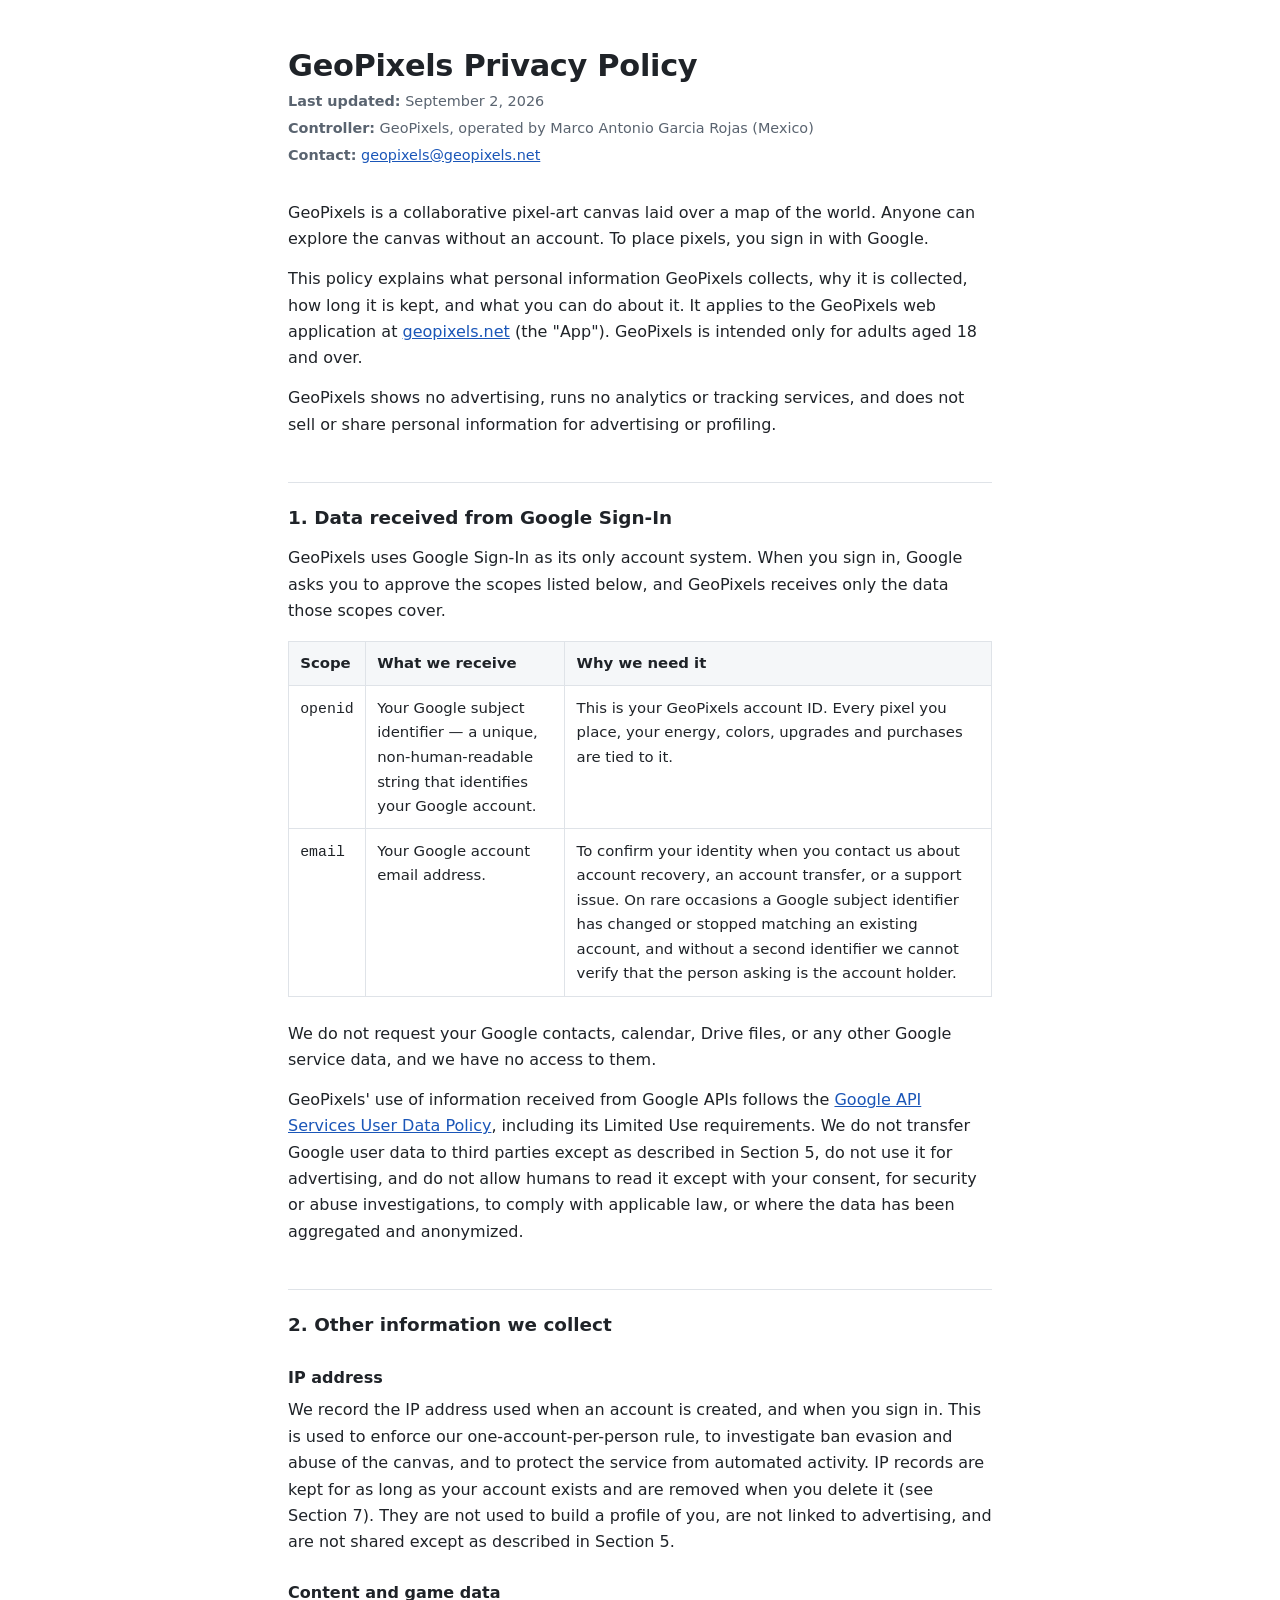
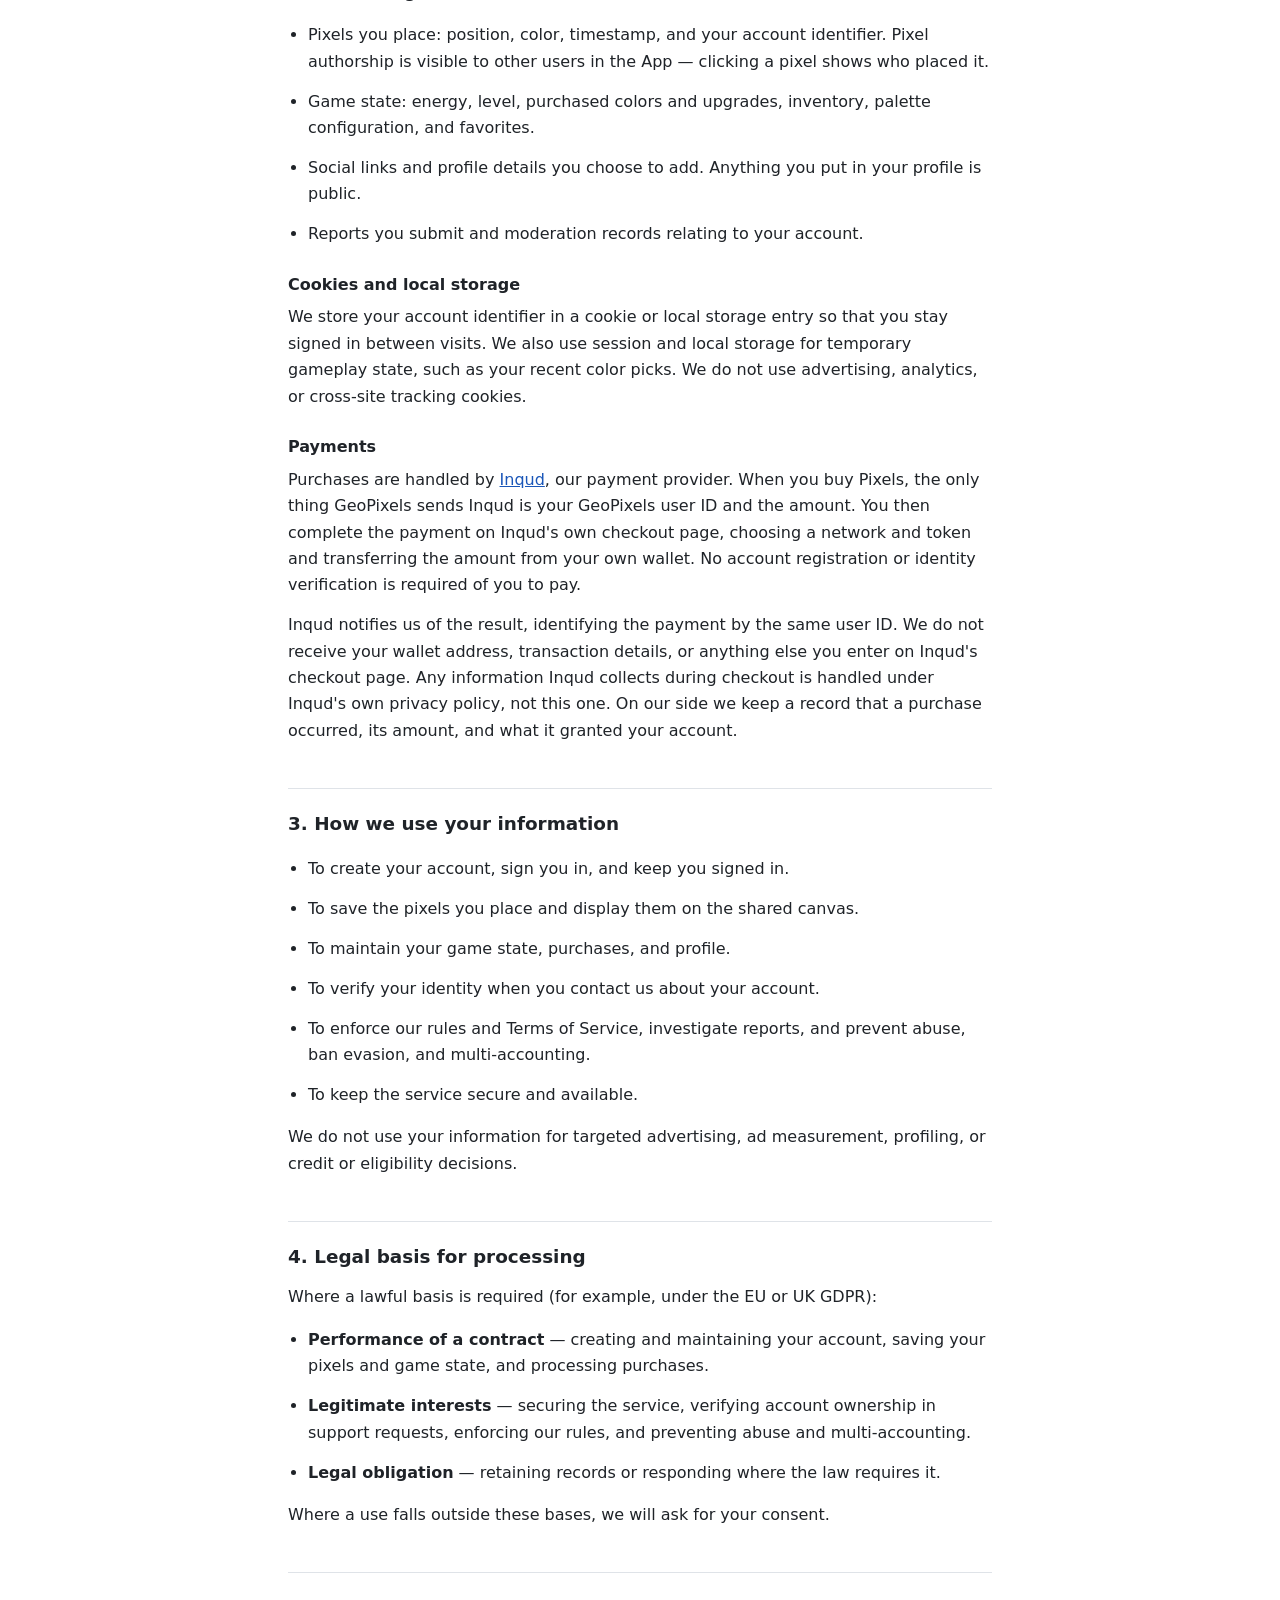
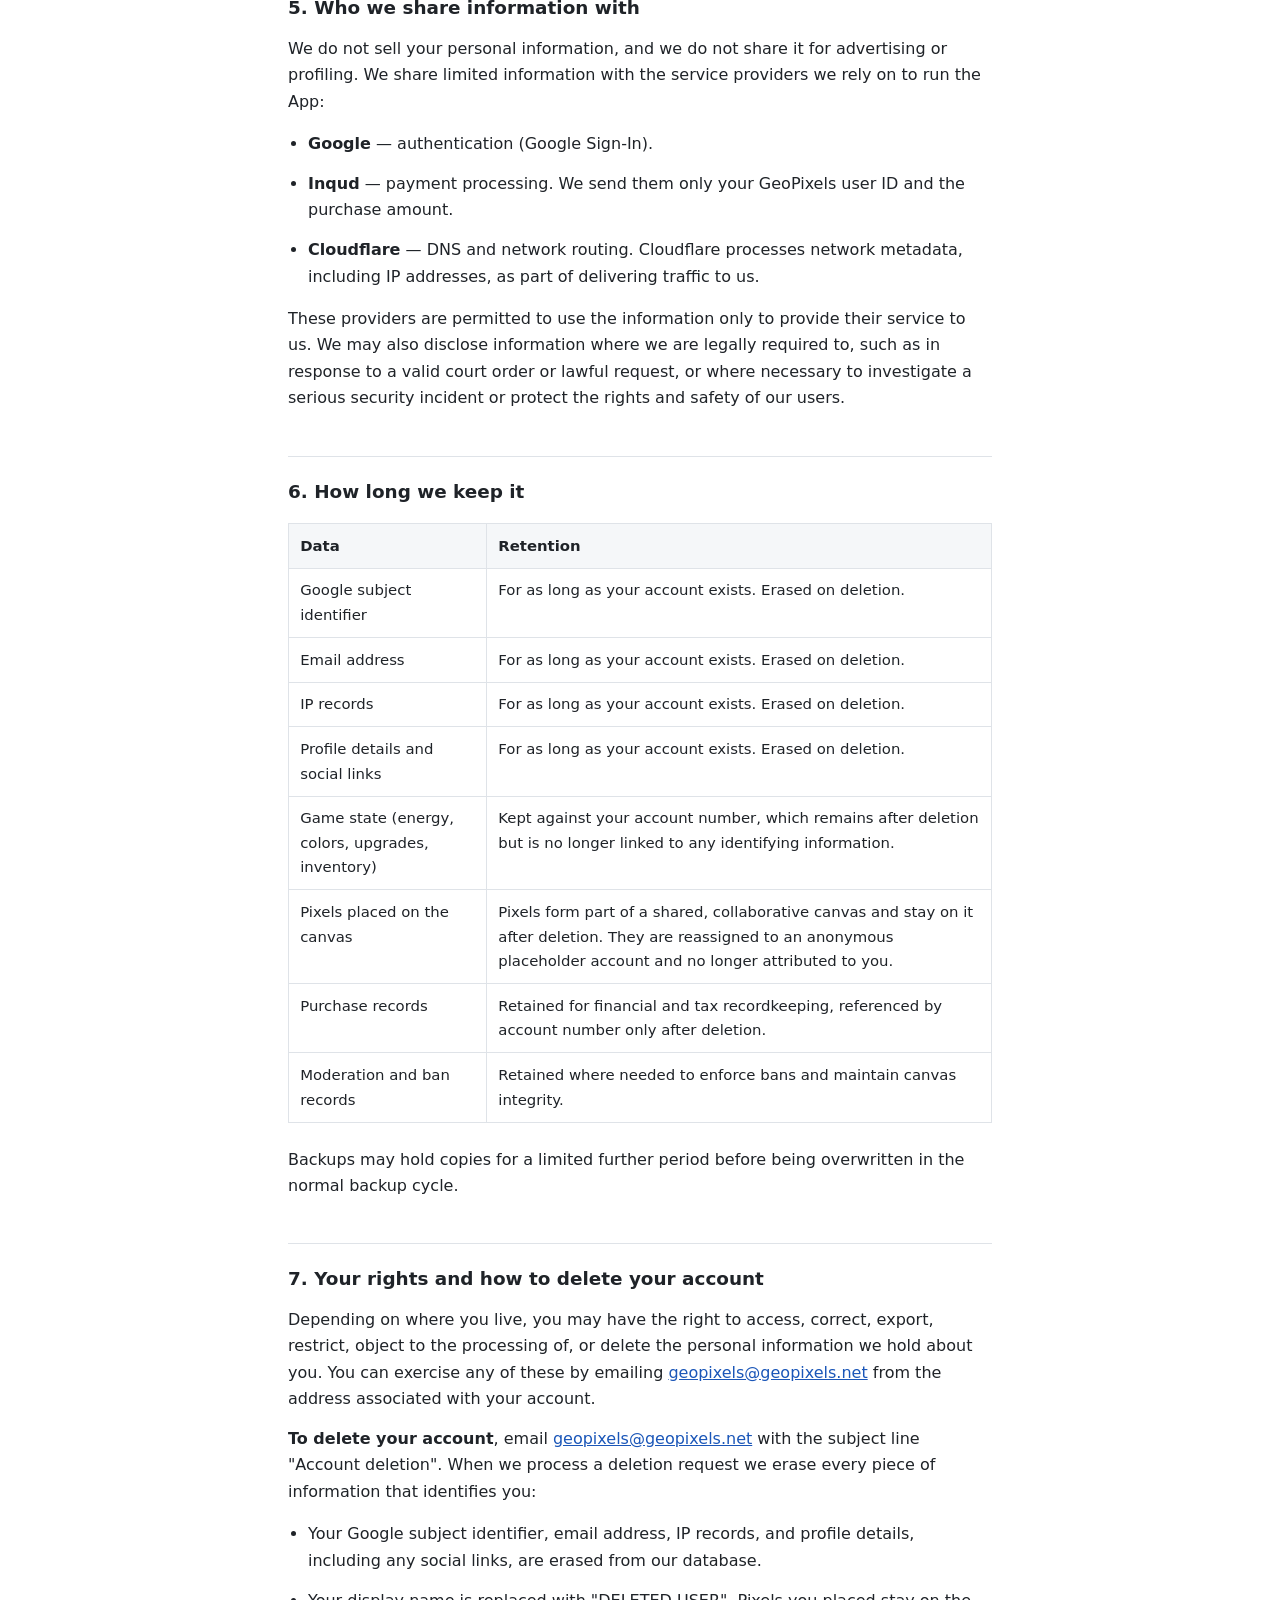
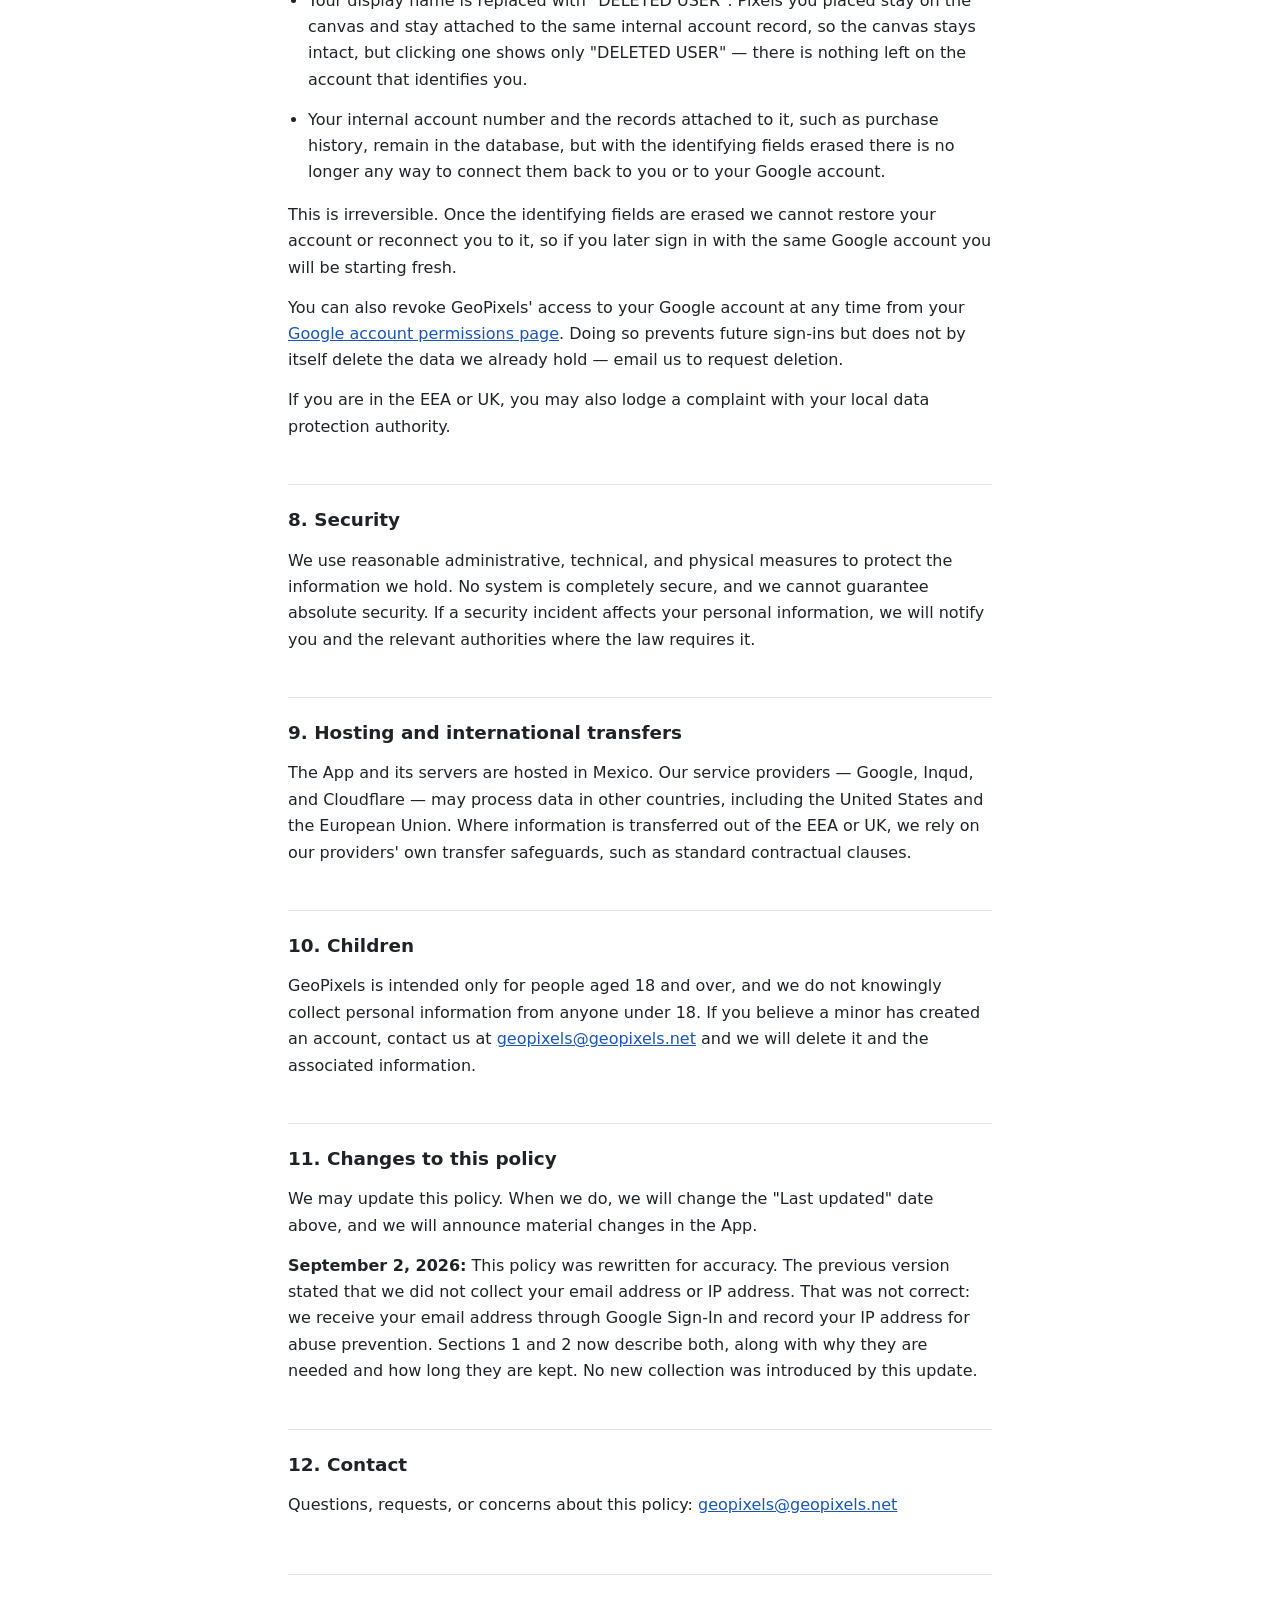
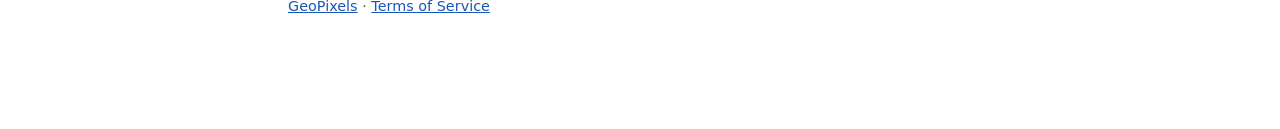
==== wwwroot/privacy.html @ dd220fea "TOS and Privacy Policy Update" ====
﻿<!DOCTYPE html>
<html lang="en">
<head>
    <meta charset="utf-8">
    <meta name="viewport" content="width=device-width, initial-scale=1">
    <title>Privacy Policy — GeoPixels</title>
    <meta name="description" content="How GeoPixels collects, uses, and protects your personal information, including data received from Google Sign-In.">
    <style>
        :root {
            --ink: #1f2328;
            --muted: #5a6470;
            --rule: #dfe3e8;
            --link: #1a56b8;
            --paper: #ffffff;
        }

        * {
            box-sizing: border-box;
        }

        body {
            margin: 0;
            padding: 3rem 1.25rem 6rem;
            background: var(--paper);
            color: var(--ink);
            font-family: ui-sans-serif, system-ui, -apple-system, "Segoe UI", Roboto, Helvetica, Arial, sans-serif;
            font-size: 1rem;
            line-height: 1.65;
        }

        main {
            max-width: 44rem;
            margin: 0 auto;
        }

        h1 {
            font-size: 1.9rem;
            line-height: 1.2;
            margin: 0 0 .35rem;
            letter-spacing: -.01em;
        }

        h2 {
            font-size: 1.15rem;
            margin: 2.75rem 0 .75rem;
            padding-top: 1.25rem;
            border-top: 1px solid var(--rule);
        }

        h3 {
            font-size: 1rem;
            margin: 1.5rem 0 .4rem;
        }

        p, li {
            margin: 0 0 .85rem;
        }

        ul {
            padding-left: 1.25rem;
        }

        a {
            color: var(--link);
        }

            a:focus-visible {
                outline: 2px solid var(--link);
                outline-offset: 2px;
            }

        .meta {
            color: var(--muted);
            font-size: .9rem;
            margin-bottom: 2rem;
        }

            .meta p {
                margin: 0 0 .2rem;
            }

        table {
            width: 100%;
            border-collapse: collapse;
            margin: 1rem 0 1.5rem;
            font-size: .93rem;
        }

        th, td {
            text-align: left;
            vertical-align: top;
            padding: .6rem .7rem;
            border: 1px solid var(--rule);
        }

        th {
            background: #f5f7f9;
            font-weight: 600;
        }

        footer {
            margin-top: 3.5rem;
            padding-top: 1.25rem;
            border-top: 1px solid var(--rule);
            color: var(--muted);
            font-size: .9rem;
        }

        @media (max-width: 34rem) {
            body {
                padding: 2rem 1rem 4rem;
            }

            table, thead, tbody, th, td, tr {
                display: block;
            }

            thead {
                display: none;
            }

            td {
                border-top: none;
            }

            tr {
                margin-bottom: 1rem;
                border-top: 1px solid var(--rule);
            }

            td::before {
                content: attr(data-label);
                display: block;
                font-weight: 600;
                margin-bottom: .15rem;
            }
        }
    </style>
</head>
<body>
    <main>

        <h1>GeoPixels Privacy Policy</h1>
        <div class="meta">
            <p><strong>Last updated:</strong> September 2, 2026</p>
            <p><strong>Controller:</strong> GeoPixels, operated by Marco Antonio Garcia Rojas (Mexico)</p>
            <p><strong>Contact:</strong> <a href="mailto:geopixels@geopixels.net">geopixels@geopixels.net</a></p>
        </div>

        <p>GeoPixels is a collaborative pixel-art canvas laid over a map of the world. Anyone can explore the canvas without an account. To place pixels, you sign in with Google.</p>

        <p>This policy explains what personal information GeoPixels collects, why it is collected, how long it is kept, and what you can do about it. It applies to the GeoPixels web application at <a href="https://www.geopixels.net">geopixels.net</a> (the "App"). GeoPixels is intended only for adults aged 18 and over.</p>

        <p>GeoPixels shows no advertising, runs no analytics or tracking services, and does not sell or share personal information for advertising or profiling.</p>

        <h2 id="google-user-data">1. Data received from Google Sign-In</h2>

        <p>GeoPixels uses Google Sign-In as its only account system. When you sign in, Google asks you to approve the scopes listed below, and GeoPixels receives only the data those scopes cover.</p>

        <!-- TODO: Confirm these rows against the scopes actually listed on your OAuth consent
             screen in the Google Cloud Console, and delete any you do not request. This table
             is what the reviewer compares against your consent screen configuration. -->
        <table>
            <thead>
                <tr><th>Scope</th><th>What we receive</th><th>Why we need it</th></tr>
            </thead>
            <tbody>
                <tr>
                    <td data-label="Scope"><code>openid</code></td>
                    <td data-label="What we receive">Your Google subject identifier — a unique, non-human-readable string that identifies your Google account.</td>
                    <td data-label="Why we need it">This is your GeoPixels account ID. Every pixel you place, your energy, colors, upgrades and purchases are tied to it.</td>
                </tr>
                <tr>
                    <td data-label="Scope"><code>email</code></td>
                    <td data-label="What we receive">Your Google account email address.</td>
                    <td data-label="Why we need it">To confirm your identity when you contact us about account recovery, an account transfer, or a support issue. On rare occasions a Google subject identifier has changed or stopped matching an existing account, and without a second identifier we cannot verify that the person asking is the account holder.</td>
                </tr>
            </tbody>
        </table>

        <p>We do not request your Google contacts, calendar, Drive files, or any other Google service data, and we have no access to them.</p>

        <p>GeoPixels' use of information received from Google APIs follows the <a href="https://developers.google.com/terms/api-services-user-data-policy" target="_blank" rel="noopener">Google API Services User Data Policy</a>, including its Limited Use requirements. We do not transfer Google user data to third parties except as described in Section 5, do not use it for advertising, and do not allow humans to read it except with your consent, for security or abuse investigations, to comply with applicable law, or where the data has been aggregated and anonymized.</p>

        <h2>2. Other information we collect</h2>

        <h3>IP address</h3>
        <p>We record the IP address used when an account is created, and when you sign in. This is used to enforce our one-account-per-person rule, to investigate ban evasion and abuse of the canvas, and to protect the service from automated activity. IP records are kept for as long as your account exists and are removed when you delete it (see Section 7). They are not used to build a profile of you, are not linked to advertising, and are not shared except as described in Section 5.</p>

        <h3>Content and game data</h3>
        <ul>
            <li>Pixels you place: position, color, timestamp, and your account identifier. Pixel authorship is visible to other users in the App — clicking a pixel shows who placed it.</li>
            <li>Game state: energy, level, purchased colors and upgrades, inventory, palette configuration, and favorites.</li>
            <li>Social links and profile details you choose to add. Anything you put in your profile is public.</li>
            <li>Reports you submit and moderation records relating to your account.</li>
        </ul>

        <h3>Cookies and local storage</h3>
        <p>We store your account identifier in a cookie or local storage entry so that you stay signed in between visits. We also use session and local storage for temporary gameplay state, such as your recent color picks. We do not use advertising, analytics, or cross-site tracking cookies.</p>

        <h3>Payments</h3>
        <!-- TODO: confirm against your Inqud webhook payload that you genuinely receive nothing
             beyond user ID, amount and status. If the payload also contains a wallet address,
             network, or transaction hash, that has to be disclosed here. -->
        <p>Purchases are handled by <a href="https://inqud.com" target="_blank" rel="noopener">Inqud</a>, our payment provider. When you buy Pixels, the only thing GeoPixels sends Inqud is your GeoPixels user ID and the amount. You then complete the payment on Inqud's own checkout page, choosing a network and token and transferring the amount from your own wallet. No account registration or identity verification is required of you to pay.</p>
        <p>Inqud notifies us of the result, identifying the payment by the same user ID. We do not receive your wallet address, transaction details, or anything else you enter on Inqud's checkout page. Any information Inqud collects during checkout is handled under Inqud's own privacy policy, not this one. On our side we keep a record that a purchase occurred, its amount, and what it granted your account.</p>

        <h2>3. How we use your information</h2>
        <ul>
            <li>To create your account, sign you in, and keep you signed in.</li>
            <li>To save the pixels you place and display them on the shared canvas.</li>
            <li>To maintain your game state, purchases, and profile.</li>
            <li>To verify your identity when you contact us about your account.</li>
            <li>To enforce our rules and Terms of Service, investigate reports, and prevent abuse, ban evasion, and multi-accounting.</li>
            <li>To keep the service secure and available.</li>
        </ul>
        <p>We do not use your information for targeted advertising, ad measurement, profiling, or credit or eligibility decisions.</p>

        <h2>4. Legal basis for processing</h2>
        <p>Where a lawful basis is required (for example, under the EU or UK GDPR):</p>
        <ul>
            <li><strong>Performance of a contract</strong> — creating and maintaining your account, saving your pixels and game state, and processing purchases.</li>
            <li><strong>Legitimate interests</strong> — securing the service, verifying account ownership in support requests, enforcing our rules, and preventing abuse and multi-accounting.</li>
            <li><strong>Legal obligation</strong> — retaining records or responding where the law requires it.</li>
        </ul>
        <p>Where a use falls outside these bases, we will ask for your consent.</p>

        <h2>5. Who we share information with</h2>
        <p>We do not sell your personal information, and we do not share it for advertising or profiling. We share limited information with the service providers we rely on to run the App:</p>
        <ul>
            <li><strong>Google</strong> — authentication (Google Sign-In).</li>
            <li><strong>Inqud</strong> — payment processing. We send them only your GeoPixels user ID and the purchase amount.</li>
            <li><strong>Cloudflare</strong> — DNS and network routing. Cloudflare processes network metadata, including IP addresses, as part of delivering traffic to us.</li>
        </ul>
        <p>These providers are permitted to use the information only to provide their service to us. We may also disclose information where we are legally required to, such as in response to a valid court order or lawful request, or where necessary to investigate a serious security incident or protect the rights and safety of our users.</p>

        <h2>6. How long we keep it</h2>
        <table>
            <thead>
                <tr><th>Data</th><th>Retention</th></tr>
            </thead>
            <tbody>
                <tr><td data-label="Data">Google subject identifier</td><td data-label="Retention">For as long as your account exists. Erased on deletion.</td></tr>
                <tr><td data-label="Data">Email address</td><td data-label="Retention">For as long as your account exists. Erased on deletion.</td></tr>
                <tr><td data-label="Data">IP records</td><td data-label="Retention">For as long as your account exists. Erased on deletion.</td></tr>
                <tr><td data-label="Data">Profile details and social links</td><td data-label="Retention">For as long as your account exists. Erased on deletion.</td></tr>
                <tr><td data-label="Data">Game state (energy, colors, upgrades, inventory)</td><td data-label="Retention">Kept against your account number, which remains after deletion but is no longer linked to any identifying information.</td></tr>
                <tr><td data-label="Data">Pixels placed on the canvas</td><td data-label="Retention">Pixels form part of a shared, collaborative canvas and stay on it after deletion. They are reassigned to an anonymous placeholder account and no longer attributed to you.</td></tr>
                <tr><td data-label="Data">Purchase records</td><td data-label="Retention">Retained for financial and tax recordkeeping, referenced by account number only after deletion.</td></tr>
                <tr><td data-label="Data">Moderation and ban records</td><td data-label="Retention">Retained where needed to enforce bans and maintain canvas integrity.</td></tr>
            </tbody>
        </table>
        <p>Backups may hold copies for a limited further period before being overwritten in the normal backup cycle.</p>

        <h2>7. Your rights and how to delete your account</h2>
        <p>Depending on where you live, you may have the right to access, correct, export, restrict, object to the processing of, or delete the personal information we hold about you. You can exercise any of these by emailing <a href="mailto:geopixels@geopixels.net">geopixels@geopixels.net</a> from the address associated with your account.</p>
        <p><strong>To delete your account</strong>, email <a href="mailto:geopixels@geopixels.net">geopixels@geopixels.net</a> with the subject line "Account deletion". When we process a deletion request we erase every piece of information that identifies you:</p>
        <ul>
            <li>Your Google subject identifier, email address, IP records, and profile details, including any social links, are erased from our database.</li>
            <li>Your display name is replaced with "DELETED USER". Pixels you placed stay on the canvas and stay attached to the same internal account record, so the canvas stays intact, but clicking one shows only "DELETED USER" — there is nothing left on the account that identifies you.</li>
            <li>Your internal account number and the records attached to it, such as purchase history, remain in the database, but with the identifying fields erased there is no longer any way to connect them back to you or to your Google account.</li>
        </ul>
        <p>This is irreversible. Once the identifying fields are erased we cannot restore your account or reconnect you to it, so if you later sign in with the same Google account you will be starting fresh.</p>
        <p>You can also revoke GeoPixels' access to your Google account at any time from your <a href="https://myaccount.google.com/permissions" target="_blank" rel="noopener">Google account permissions page</a>. Doing so prevents future sign-ins but does not by itself delete the data we already hold — email us to request deletion.</p>
        <p>If you are in the EEA or UK, you may also lodge a complaint with your local data protection authority.</p>

        <h2>8. Security</h2>
        <p>We use reasonable administrative, technical, and physical measures to protect the information we hold. No system is completely secure, and we cannot guarantee absolute security. If a security incident affects your personal information, we will notify you and the relevant authorities where the law requires it.</p>

        <h2>9. Hosting and international transfers</h2>
        <p>The App and its servers are hosted in Mexico. Our service providers — Google, Inqud, and Cloudflare — may process data in other countries, including the United States and the European Union. Where information is transferred out of the EEA or UK, we rely on our providers' own transfer safeguards, such as standard contractual clauses.</p>

        <h2>10. Children</h2>
        <p>GeoPixels is intended only for people aged 18 and over, and we do not knowingly collect personal information from anyone under 18. If you believe a minor has created an account, contact us at <a href="mailto:geopixels@geopixels.net">geopixels@geopixels.net</a> and we will delete it and the associated information.</p>

        <h2>11. Changes to this policy</h2>
        <p>We may update this policy. When we do, we will change the "Last updated" date above, and we will announce material changes in the App.</p>
        <p><strong>September 2, 2026:</strong> This policy was rewritten for accuracy. The previous version stated that we did not collect your email address or IP address. That was not correct: we receive your email address through Google Sign-In and record your IP address for abuse prevention. Sections 1 and 2 now describe both, along with why they are needed and how long they are kept. No new collection was introduced by this update.</p>

        <h2>12. Contact</h2>
        <p>Questions, requests, or concerns about this policy: <a href="mailto:geopixels@geopixels.net">geopixels@geopixels.net</a></p>

        <footer>
            <p><a href="https://www.geopixels.net">GeoPixels</a> &middot; <a href="/terms">Terms of Service</a></p>
        </footer>

    </main>
</body>
</html>
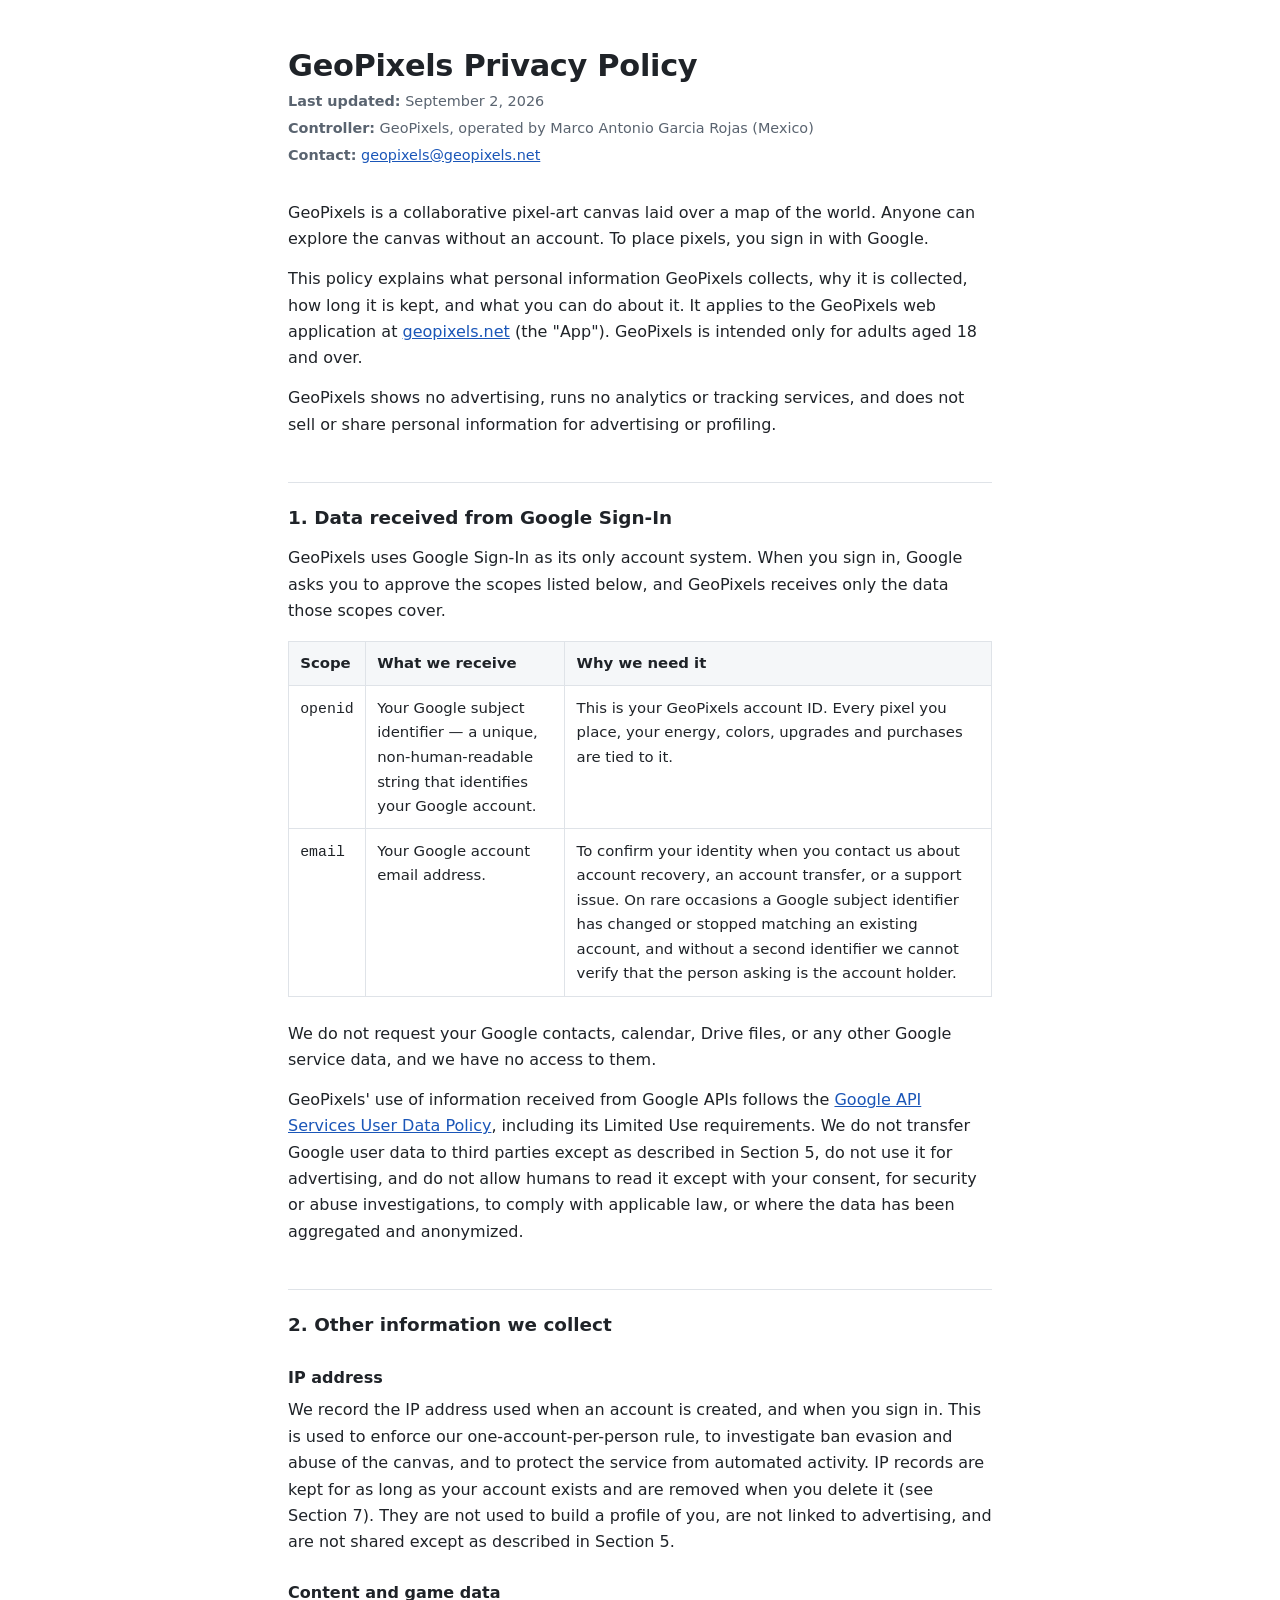
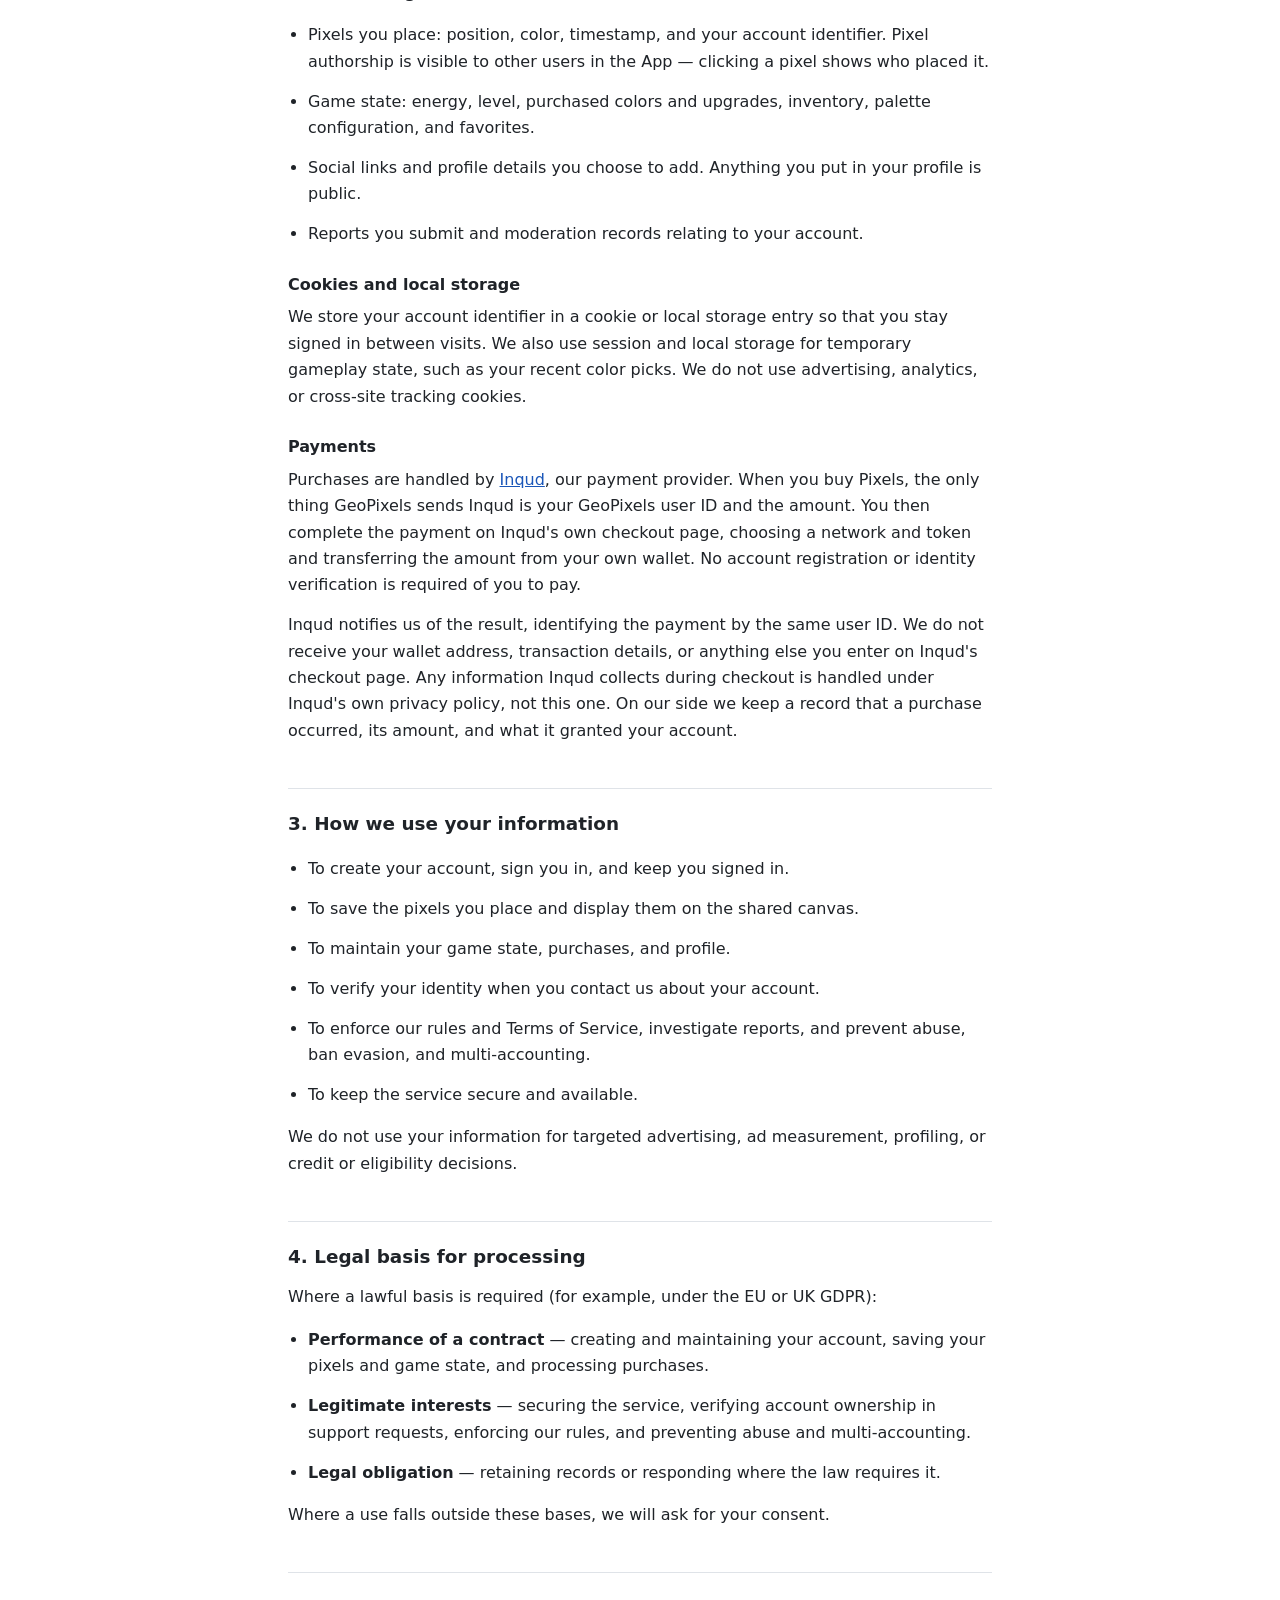
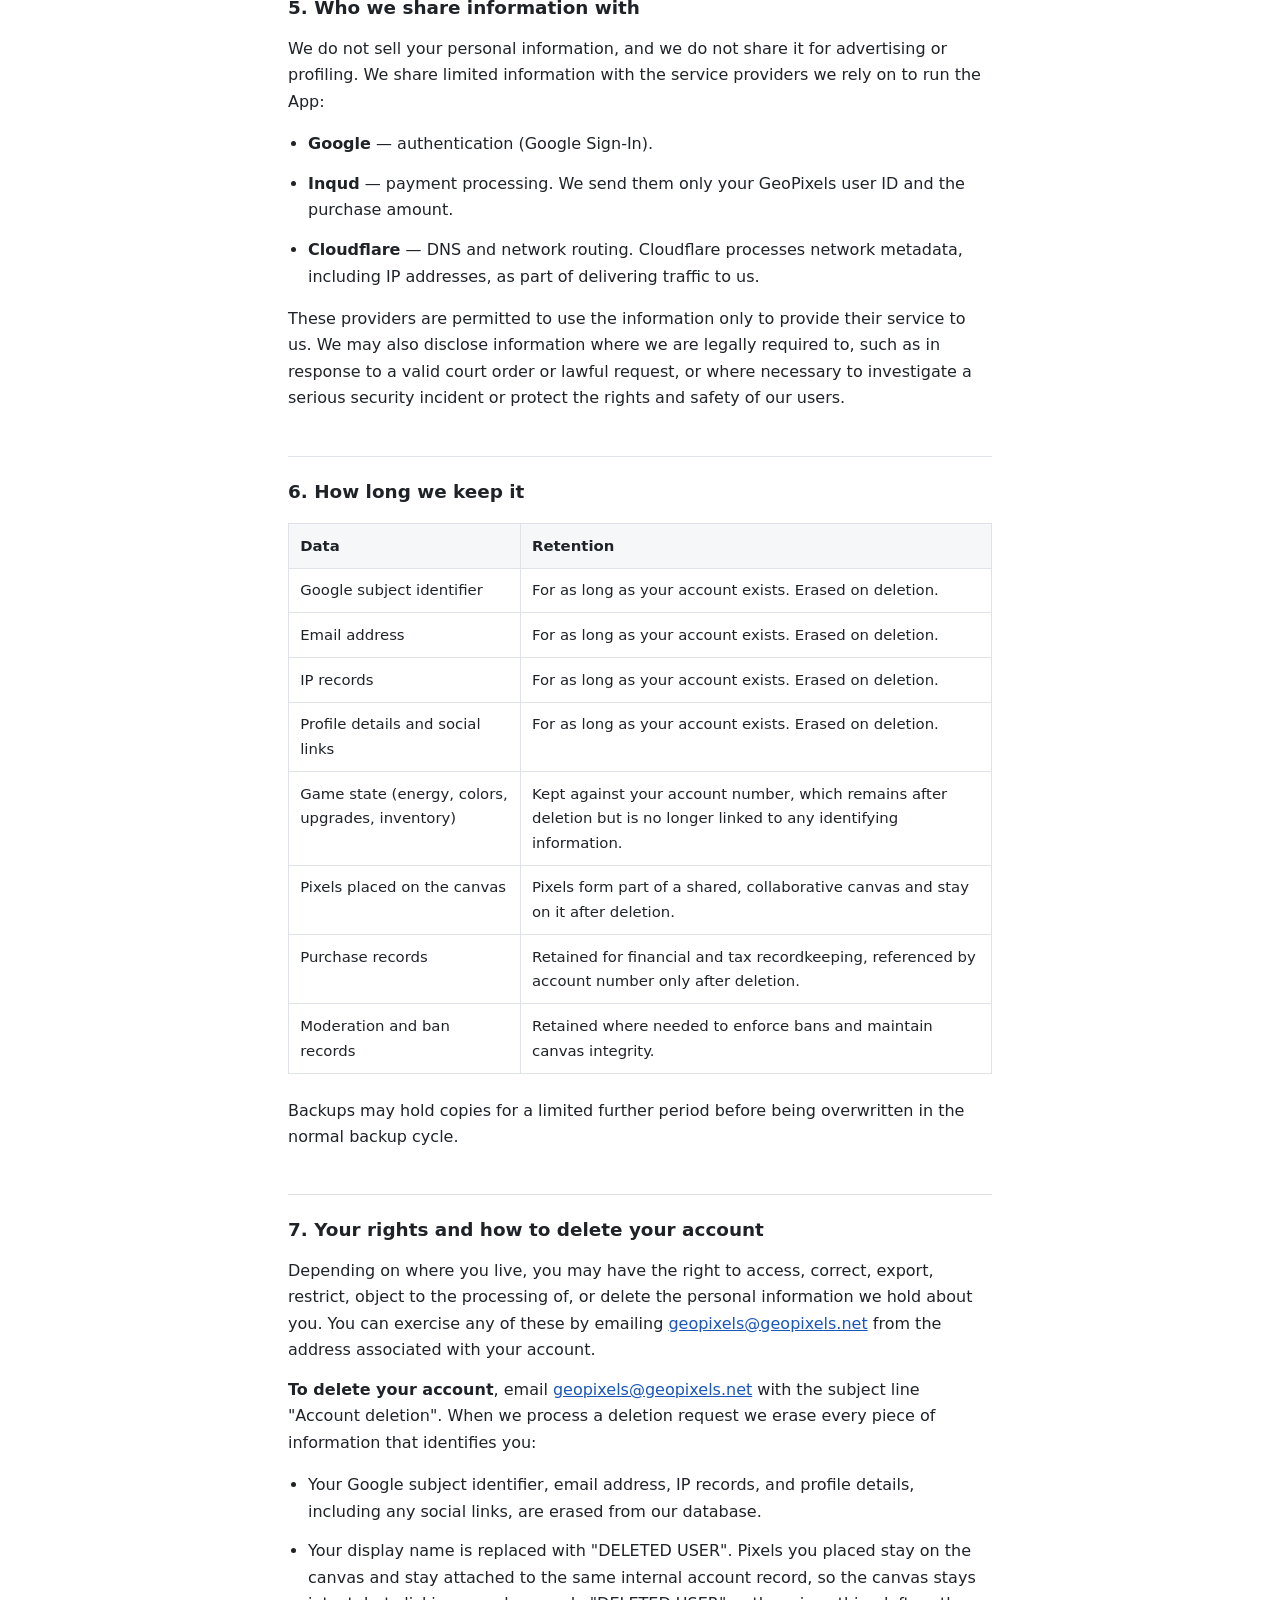
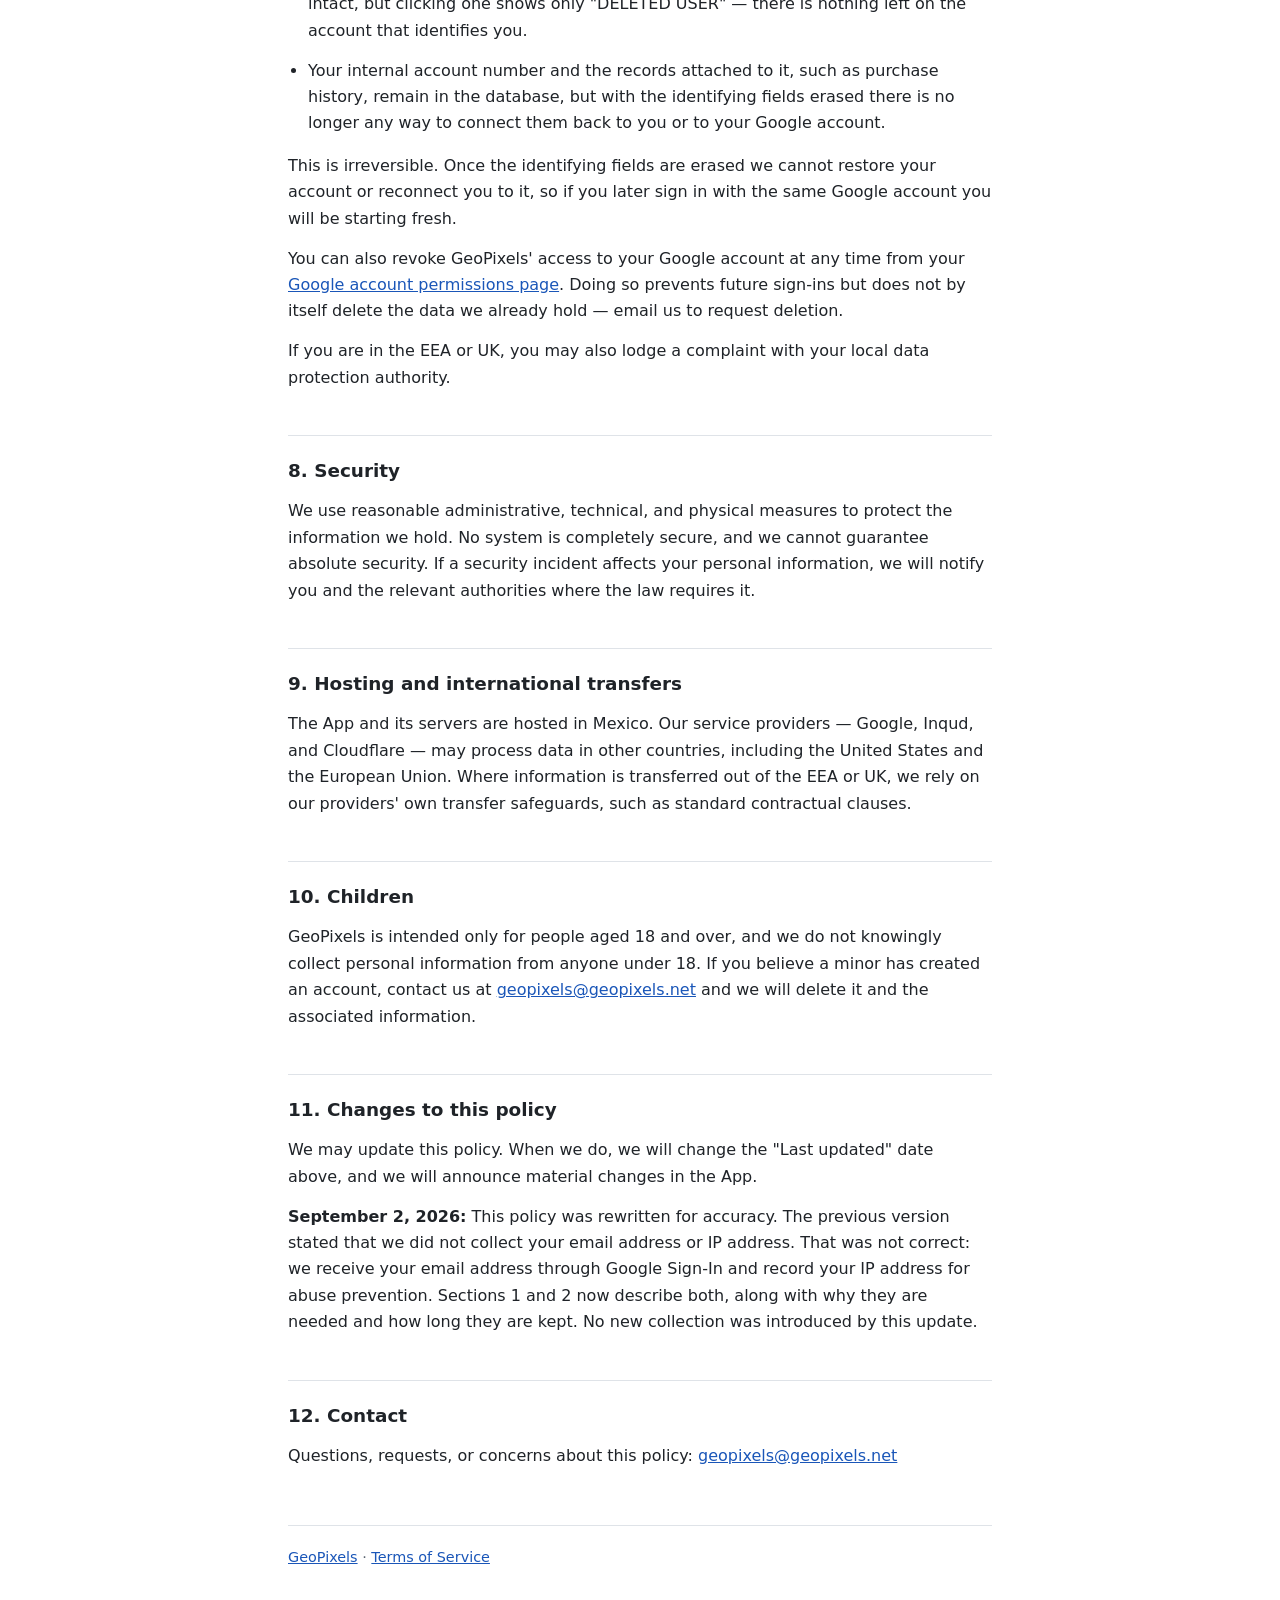
==== commit f91e15e8: "Privacy update." ====
--- a/wwwroot/privacy.html
+++ b/wwwroot/privacy.html
@@ -245,7 +245,7 @@
                 <tr><td data-label="Data">IP records</td><td data-label="Retention">For as long as your account exists. Erased on deletion.</td></tr>
                 <tr><td data-label="Data">Profile details and social links</td><td data-label="Retention">For as long as your account exists. Erased on deletion.</td></tr>
                 <tr><td data-label="Data">Game state (energy, colors, upgrades, inventory)</td><td data-label="Retention">Kept against your account number, which remains after deletion but is no longer linked to any identifying information.</td></tr>
-                <tr><td data-label="Data">Pixels placed on the canvas</td><td data-label="Retention">Pixels form part of a shared, collaborative canvas and stay on it after deletion. They are reassigned to an anonymous placeholder account and no longer attributed to you.</td></tr>
+                <tr><td data-label="Data">Pixels placed on the canvas</td><td data-label="Retention">Pixels form part of a shared, collaborative canvas and stay on it after deletion.</td></tr>
                 <tr><td data-label="Data">Purchase records</td><td data-label="Retention">Retained for financial and tax recordkeeping, referenced by account number only after deletion.</td></tr>
                 <tr><td data-label="Data">Moderation and ban records</td><td data-label="Retention">Retained where needed to enforce bans and maintain canvas integrity.</td></tr>
             </tbody>
